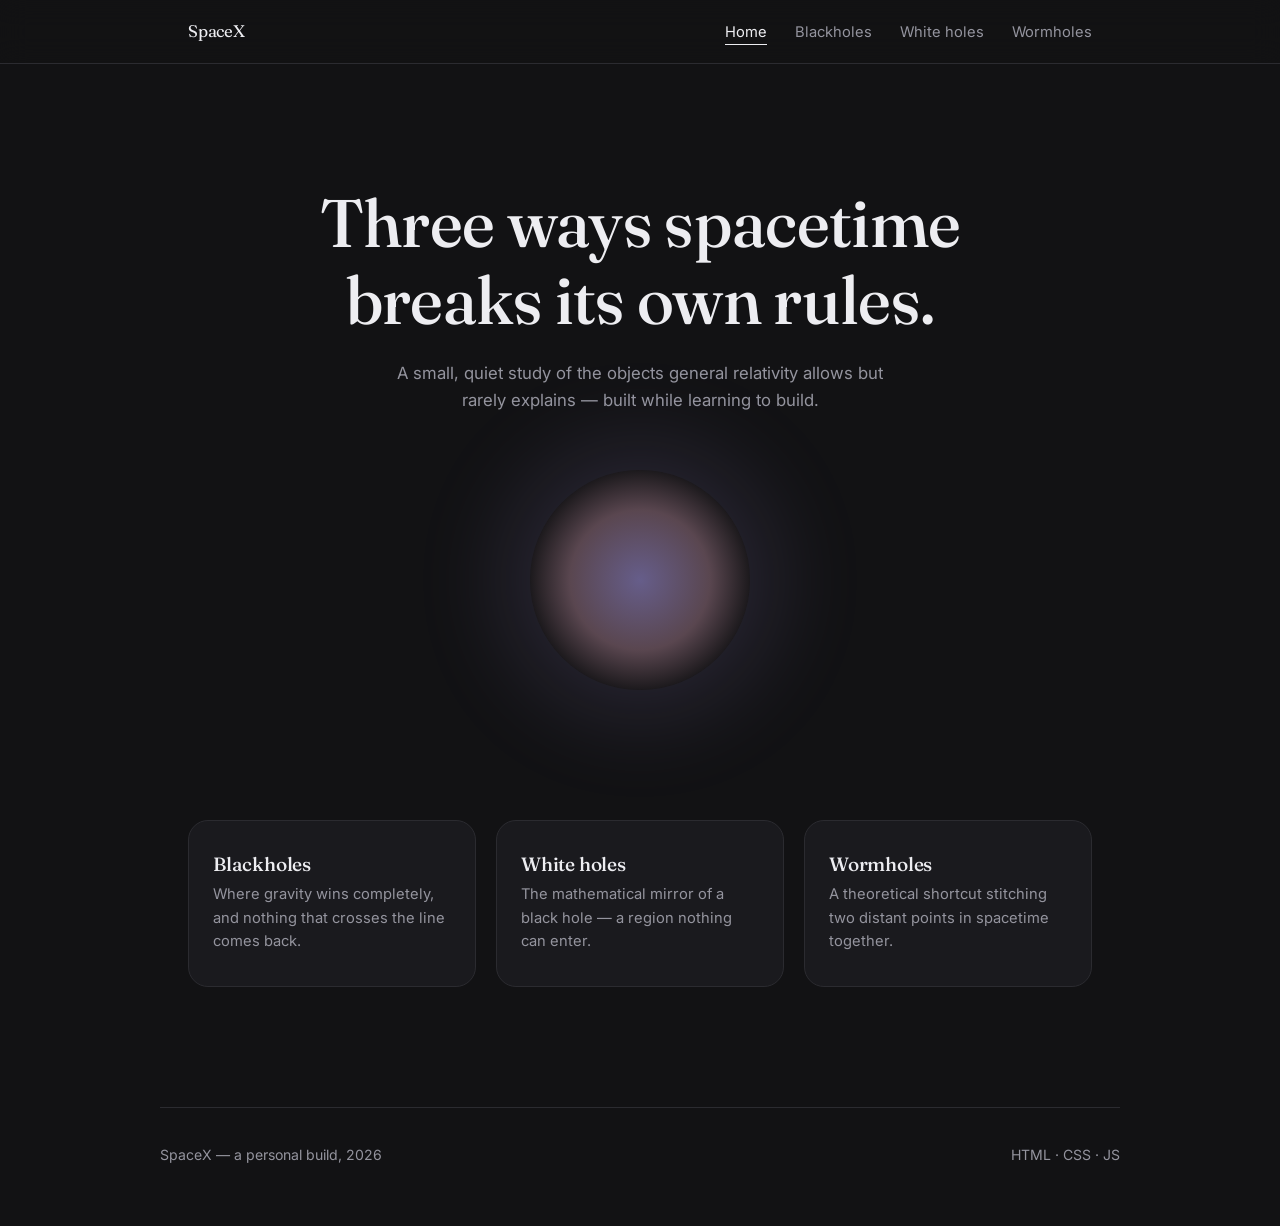
==== index.html @ d41f8ff4 "initial commit: pushed the init structure" ====
<!DOCTYPE html>
<html lang="en">
<head>
<meta charset="UTF-8">
<meta name="viewport" content="width=device-width, initial-scale=1.0">
<title>SpaceX — a small study of extreme spacetime</title>
<link rel="preconnect" href="https://fonts.googleapis.com">
<link href="https://fonts.googleapis.com/css2?family=Fraunces:opsz,wght@9..144,400;9..144,500&family=Inter:wght@400;500&display=swap" rel="stylesheet">
<link rel="stylesheet" href="style.css">
</head>
<body data-page="home">

<nav class="nav">
  <div class="nav-inner">
    <span class="nav-brand">SpaceX</span>
    <ul class="nav-links">
      <li><a href="index.html" data-page="home">Home</a></li>
      <li><a href="blackholes.html" data-page="black">Blackholes</a></li>
      <li><a href="whiteholes.html" data-page="white">White holes</a></li>
      <li><a href="wormholes.html" data-page="worm">Wormholes</a></li>
    </ul>
  </div>
</nav>

<header class="wrap hero">
  <h1>Three ways spacetime<br>breaks its own rules.</h1>
  <p>A small, quiet study of the objects general relativity allows but rarely explains — built while learning to build.</p>
  <div class="orb" style="background:radial-gradient(circle at 50% 50%, rgba(185,168,255,0.5), rgba(255,191,217,0.3) 45%, transparent 75%); box-shadow:0 0 100px 20px rgba(185,168,255,0.15);"></div>
</header>

<main class="wrap">
  <div class="portals">
    <a class="portal" data-p="black" href="blackholes.html">
      <span class="portal-dot" style="--glow:#b9a8ff"></span>
      <h3>Blackholes</h3>
      <p>Where gravity wins completely, and nothing that crosses the line comes back.</p>
    </a>
    <a class="portal" data-p="white" href="whiteholes.html">
      <span class="portal-dot" style="--glow:#ffe9c9"></span>
      <h3>White holes</h3>
      <p>The mathematical mirror of a black hole — a region nothing can enter.</p>
    </a>
    <a class="portal" data-p="worm" href="wormholes.html">
      <span class="portal-dot" style="--glow:#ffbfd9"></span>
      <h3>Wormholes</h3>
      <p>A theoretical shortcut stitching two distant points in spacetime together.</p>
    </a>
  </div>
</main>

<footer class="footer wrap">
  <span>SpaceX — a personal build, 2026</span>
  <span>HTML · CSS · JS</span>
</footer>

<script src="script.js"></script>
</body>
</html>
---- style.css ----
/* ===== Tokens ===== */
:root{
  --bg: #121214;
  --surface: #1a1a1e;
  --surface-2: #202024;
  --text: #ededf1;
  --muted: #94949e;
  --line: #2b2b30;

  --accent-black: #b9a8ff;   /* blackholes — soft lavender */
  --accent-white: #ffe9c9;   /* whiteholes — soft warm cream */
  --accent-worm-a: #ffbfd9;  /* wormholes — soft pink */
  --accent-worm-b: #9af0d9;  /* wormholes — soft mint */

  --radius-s: 12px;
  --radius-m: 20px;
  --radius-l: 32px;

  --ease: cubic-bezier(.16,.84,.32,1);
}

*{ box-sizing:border-box; margin:0; padding:0; }
html{ scroll-behavior:smooth; }

@media (prefers-reduced-motion: reduce){
  html{ scroll-behavior:auto; }
  *{ animation-duration:0.001ms !important; transition-duration:0.001ms !important; }
}

body{
  background:var(--bg);
  color:var(--text);
  font-family:'Inter', system-ui, sans-serif;
  line-height:1.6;
  -webkit-font-smoothing:antialiased;
  overflow-x:hidden;
}

h1,h2,h3{
  font-family:'Fraunces', Georgia, serif;
  font-weight:500;
  letter-spacing:-0.01em;
  line-height:1.15;
}

a{ color:inherit; text-decoration:none; }

img,svg{ display:block; max-width:100%; }

::selection{ background:var(--accent-black); color:#111; }

:focus-visible{
  outline:2px solid var(--accent-black);
  outline-offset:3px;
  border-radius:6px;
}

/* ===== Layout shell ===== */
.wrap{
  max-width:960px;
  margin:0 auto;
  padding:0 28px;
}

/* ===== Navbar ===== */
.nav{
  position:sticky;
  top:0;
  z-index:100;
  backdrop-filter:blur(14px) saturate(140%);
  background:rgba(18,18,20,0.72);
  border-bottom:1px solid var(--line);
}
.nav-inner{
  max-width:960px;
  margin:0 auto;
  padding:18px 28px;
  display:flex;
  align-items:center;
  justify-content:space-between;
}
.nav-brand{
  font-family:'Fraunces', serif;
  font-size:1.05rem;
  letter-spacing:-0.01em;
}
.nav-links{
  display:flex;
  gap:28px;
  list-style:none;
}
.nav-links a{
  position:relative;
  font-size:0.92rem;
  color:var(--muted);
  transition:color .3s var(--ease);
  padding-bottom:4px;
}
.nav-links a::after{
  content:"";
  position:absolute;
  left:0; bottom:0;
  width:0%;
  height:1px;
  background:currentColor;
  transition:width .35s var(--ease);
}
.nav-links a:hover,
.nav-links a.active{
  color:var(--text);
}
.nav-links a.active::after,
.nav-links a:hover::after{
  width:100%;
}

/* ===== Hero ===== */
.hero{
  padding:120px 0 90px;
  text-align:center;
}
.hero h1{
  font-size:clamp(2.4rem, 6vw, 4.2rem);
  max-width:760px;
  margin:0 auto 22px;
}
.hero p{
  max-width:520px;
  margin:0 auto;
  color:var(--muted);
  font-size:1.05rem;
}
.orb{
  width:220px;
  height:220px;
  margin:56px auto 0;
  border-radius:50%;
  position:relative;
}

/* ===== Portal grid (home) ===== */
.portals{
  display:grid;
  grid-template-columns:repeat(3, 1fr);
  gap:20px;
  padding:40px 0 120px;
}
.portal{
  background:var(--surface);
  border:1px solid var(--line);
  border-radius:var(--radius-m);
  padding:32px 24px;
  transition:transform .45s var(--ease), border-color .45s var(--ease), background .45s var(--ease);
}
.portal:hover{
  transform:translateY(-6px);
  border-color:var(--glow, var(--accent-black));
  background:var(--surface-2);
}
.portal-dot{
  width:14px; height:14px;
  border-radius:50%;
  background:var(--glow, var(--accent-black));
  margin-bottom:18px;
  box-shadow:0 0 24px var(--glow, var(--accent-black));
}
.portal h3{ font-size:1.2rem; margin-bottom:8px; }
.portal p{ color:var(--muted); font-size:0.92rem; }

@media (max-width:720px){
  .portals{ grid-template-columns:1fr; }
}

/* ===== Content sections (inner pages) ===== */
.section{
  padding:80px 0;
  border-top:1px solid var(--line);
}
.section:first-of-type{ border-top:none; }
.section-head{
  display:grid;
  grid-template-columns:220px 1fr;
  gap:40px;
}
.section-head h2{ font-size:1.6rem; }
.section-body{ color:var(--muted); max-width:560px; }
.section-body strong{ color:var(--text); font-weight:500; }

@media (max-width:720px){
  .section-head{ grid-template-columns:1fr; gap:14px; }
}

/* scroll-reveal (single deliberate pass, not per-card default) */
.reveal{
  opacity:0;
  transform:translateY(18px);
  transition:opacity .8s var(--ease), transform .8s var(--ease);
}
.reveal.in{
  opacity:1;
  transform:translateY(0);
}

/* ===== Stat / fact strip ===== */
.facts{
  display:grid;
  grid-template-columns:repeat(3,1fr);
  gap:16px;
  margin-top:24px;
}
.fact{
  background:var(--surface);
  border:1px solid var(--line);
  border-radius:var(--radius-s);
  padding:20px;
}
.fact b{
  display:block;
  font-family:'Fraunces', serif;
  font-size:1.4rem;
  margin-bottom:4px;
}
.fact span{ color:var(--muted); font-size:0.85rem; }

@media (max-width:720px){
  .facts{ grid-template-columns:1fr 1fr; }
}

/* ===== Page accents ===== */
.page-black .orb{
  background:radial-gradient(circle at 50% 50%, transparent 0%, transparent 38%, var(--accent-black) 40%, rgba(185,168,255,0.06) 62%, transparent 72%);
  box-shadow:0 0 90px 10px rgba(185,168,255,0.18);
  animation:spin 30s linear infinite;
}
.page-white .orb{
  background:radial-gradient(circle at 50% 50%, var(--accent-white) 0%, rgba(255,233,201,0.35) 30%, transparent 70%);
  box-shadow:0 0 120px 30px rgba(255,233,201,0.25);
  animation:pulse 5s ease-in-out infinite;
}
.page-worm .orb{
  background:conic-gradient(from 0deg, var(--accent-worm-a), var(--accent-worm-b), var(--accent-worm-a));
  filter:blur(0.5px);
  box-shadow:0 0 90px 10px rgba(154,240,217,0.2);
  animation:spin 12s linear infinite;
}
@keyframes spin{ to{ transform:rotate(360deg); } }
@keyframes pulse{
  0%,100%{ transform:scale(1); opacity:1; }
  50%{ transform:scale(1.08); opacity:0.85; }
}

.page-black .portal[data-p="black"]{ --glow: var(--accent-black); }
.page-black .nav-links a.active,
.page-black h1 em{ color:var(--accent-black); font-style:normal; }

.page-white .portal[data-p="white"]{ --glow: var(--accent-white); }
.page-white .nav-links a.active,
.page-white h1 em{ color:var(--accent-white); font-style:normal; }

.page-worm .portal[data-p="worm"]{ --glow: var(--accent-worm-a); }
.page-worm .nav-links a.active,
.page-worm h1 em{ color:var(--accent-worm-a); font-style:normal; }

/* ===== Footer ===== */
.footer{
  border-top:1px solid var(--line);
  padding:36px 0 60px;
  color:var(--muted);
  font-size:0.88rem;
  display:flex;
  justify-content:space-between;
  flex-wrap:wrap;
  gap:12px;
}
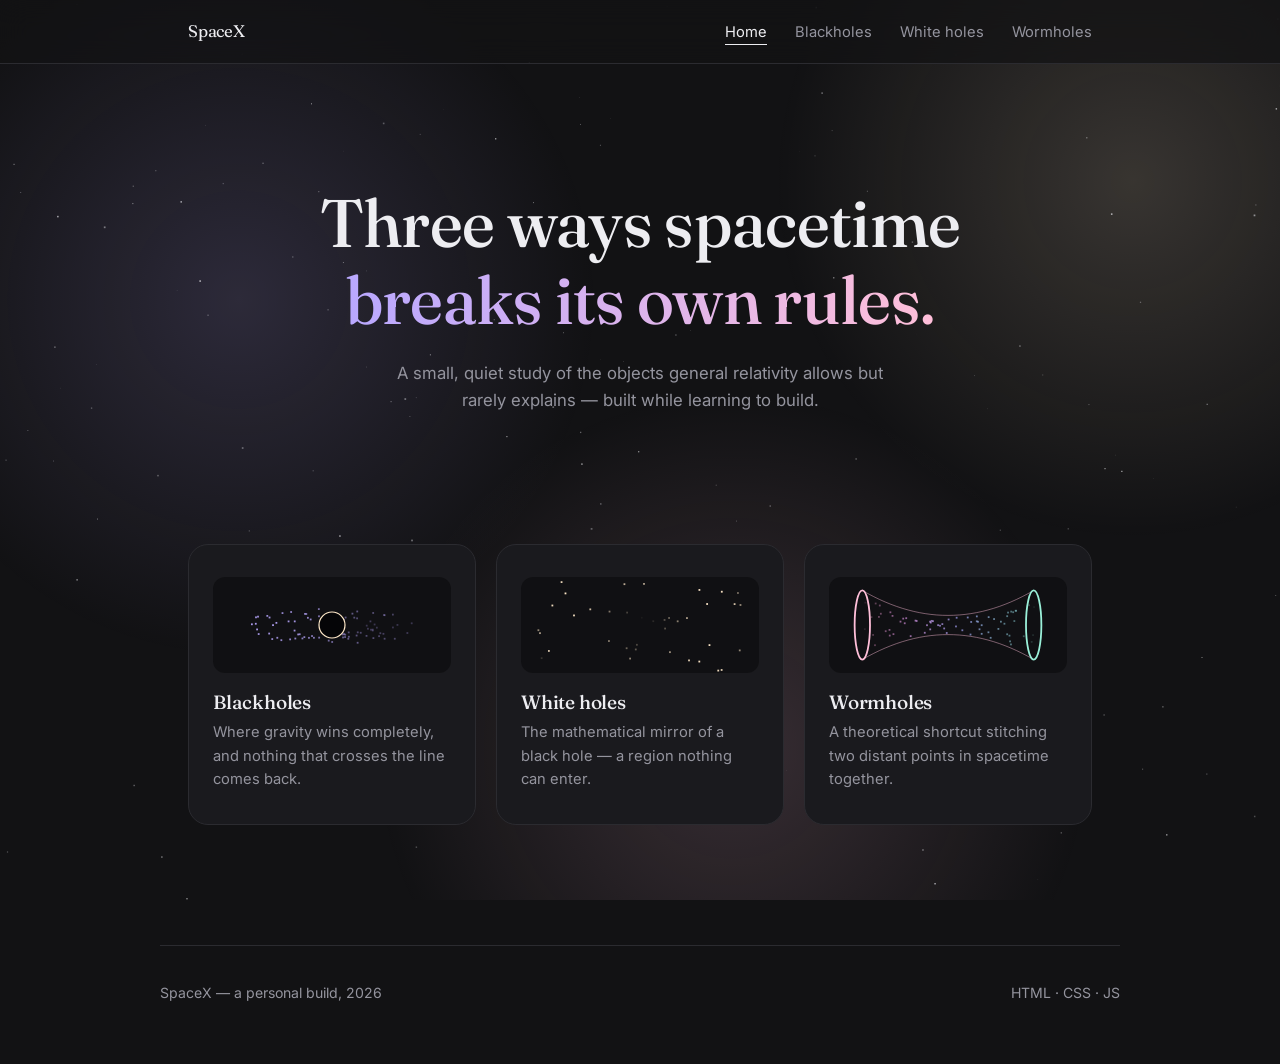
==== commit aa9be5fc: "Modified pages" ====
--- a/index.html
+++ b/index.html
@@ -5,10 +5,12 @@
 <meta name="viewport" content="width=device-width, initial-scale=1.0">
 <title>SpaceX — a small study of extreme spacetime</title>
 <link rel="preconnect" href="https://fonts.googleapis.com">
+<link rel="preconnect" href="https://fonts.gstatic.com" crossorigin>
 <link href="https://fonts.googleapis.com/css2?family=Fraunces:opsz,wght@9..144,400;9..144,500&family=Inter:wght@400;500&display=swap" rel="stylesheet">
 <link rel="stylesheet" href="style.css">
 </head>
 <body data-page="home">
+<canvas id="sky" class="sky" aria-hidden="true"></canvas>
 
 <nav class="nav">
   <div class="nav-inner">
@@ -23,25 +25,24 @@
 </nav>
 
 <header class="wrap hero">
-  <h1>Three ways spacetime<br>breaks its own rules.</h1>
+  <h1>Three ways spacetime<br><em>breaks its own rules.</em></h1>
   <p>A small, quiet study of the objects general relativity allows but rarely explains — built while learning to build.</p>
-  <div class="orb" style="background:radial-gradient(circle at 50% 50%, rgba(185,168,255,0.5), rgba(255,191,217,0.3) 45%, transparent 75%); box-shadow:0 0 100px 20px rgba(185,168,255,0.15);"></div>
 </header>
 
 <main class="wrap">
   <div class="portals">
-    <a class="portal" data-p="black" href="blackholes.html">
-      <span class="portal-dot" style="--glow:#b9a8ff"></span>
+    <a class="portal" data-p="black" href="blackholes.html" style="--glow:#b9a8ff">
+      <canvas class="thumb" aria-hidden="true"></canvas>
       <h3>Blackholes</h3>
       <p>Where gravity wins completely, and nothing that crosses the line comes back.</p>
     </a>
-    <a class="portal" data-p="white" href="whiteholes.html">
-      <span class="portal-dot" style="--glow:#ffe9c9"></span>
+    <a class="portal" data-p="white" href="whiteholes.html" style="--glow:#ffe9c9">
+      <canvas class="thumb" aria-hidden="true"></canvas>
       <h3>White holes</h3>
       <p>The mathematical mirror of a black hole — a region nothing can enter.</p>
     </a>
-    <a class="portal" data-p="worm" href="wormholes.html">
-      <span class="portal-dot" style="--glow:#ffbfd9"></span>
+    <a class="portal" data-p="worm" href="wormholes.html" style="--glow:#ffbfd9">
+      <canvas class="thumb" aria-hidden="true"></canvas>
       <h3>Wormholes</h3>
       <p>A theoretical shortcut stitching two distant points in spacetime together.</p>
     </a>
@@ -54,5 +55,6 @@
 </footer>
 
 <script src="script.js"></script>
+<script src="home.js"></script>
 </body>
-</html>
+</html>
--- a/style.css
+++ b/style.css
@@ -272,3 +272,53 @@
   flex-wrap:wrap;
   gap:12px;
 }
+
+/* ===== Canvas scenes ===== */
+.page-black{ --acc: var(--accent-black); }
+.page-white{ --acc: var(--accent-white); }
+.page-worm{ --acc: var(--accent-worm-a); }
+.fx{ display:block; width:min(100%, 360px); aspect-ratio:1; margin:48px auto 0; }
+.fx-wide{ width:min(100%, 640px); aspect-ratio:2.4; }
+
+body[data-page="home"] h1 em{
+  font-style:normal;
+  background:linear-gradient(90deg, var(--accent-black), var(--accent-worm-a));
+  -webkit-background-clip:text; background-clip:text; color:transparent;
+}
+
+/* ===== Interactive demos ===== */
+.demo p{ margin-bottom:22px; }
+.slider{
+  display:grid; grid-template-columns:auto 1fr auto; gap:14px; align-items:center;
+  color:var(--muted); font-size:0.9rem;
+}
+.slider input{ accent-color:var(--acc); width:100%; }
+.slider output{ color:var(--text); min-width:6em; text-align:right; font-variant-numeric:tabular-nums; }
+.readout{
+  display:block; width:fit-content; min-width:220px; margin-top:20px;
+  background:var(--surface); border:1px solid var(--line);
+  border-radius:var(--radius-s); padding:18px 20px;
+}
+.readout b{ display:block; font-family:'Fraunces', serif; font-weight:500; font-size:1.4rem; color:var(--text); }
+.readout span{ font-size:0.85rem; }
+.btn{
+  font:inherit; font-size:0.92rem; color:var(--text);
+  background:var(--surface); border:1px solid var(--line); border-radius:999px;
+  padding:10px 22px; cursor:pointer;
+  transition:border-color .3s var(--ease), background .3s var(--ease), transform .3s var(--ease);
+}
+.btn:hover{ border-color:var(--acc); background:var(--surface-2); transform:translateY(-2px); }
+
+/* ===== Small screens: keep nav on one row ===== */
+@media (max-width:480px){
+  .nav-inner{ padding:14px 18px; }
+  .nav-brand{ font-size:0.95rem; }
+  .nav-links{ gap:14px; }
+  .nav-links a{ font-size:0.8rem; }
+  .slider{ grid-template-columns:1fr auto; }
+  .slider span{ grid-column:1 / -1; }
+}
+
+/* ===== Home: sky + portal thumbnails ===== */
+.sky{ position:fixed; inset:0; width:100%; height:100%; z-index:-1; pointer-events:none; }
+.thumb{ display:block; width:100%; height:96px; margin-bottom:18px; border-radius:var(--radius-s); background:rgba(10,10,12,.6); }
